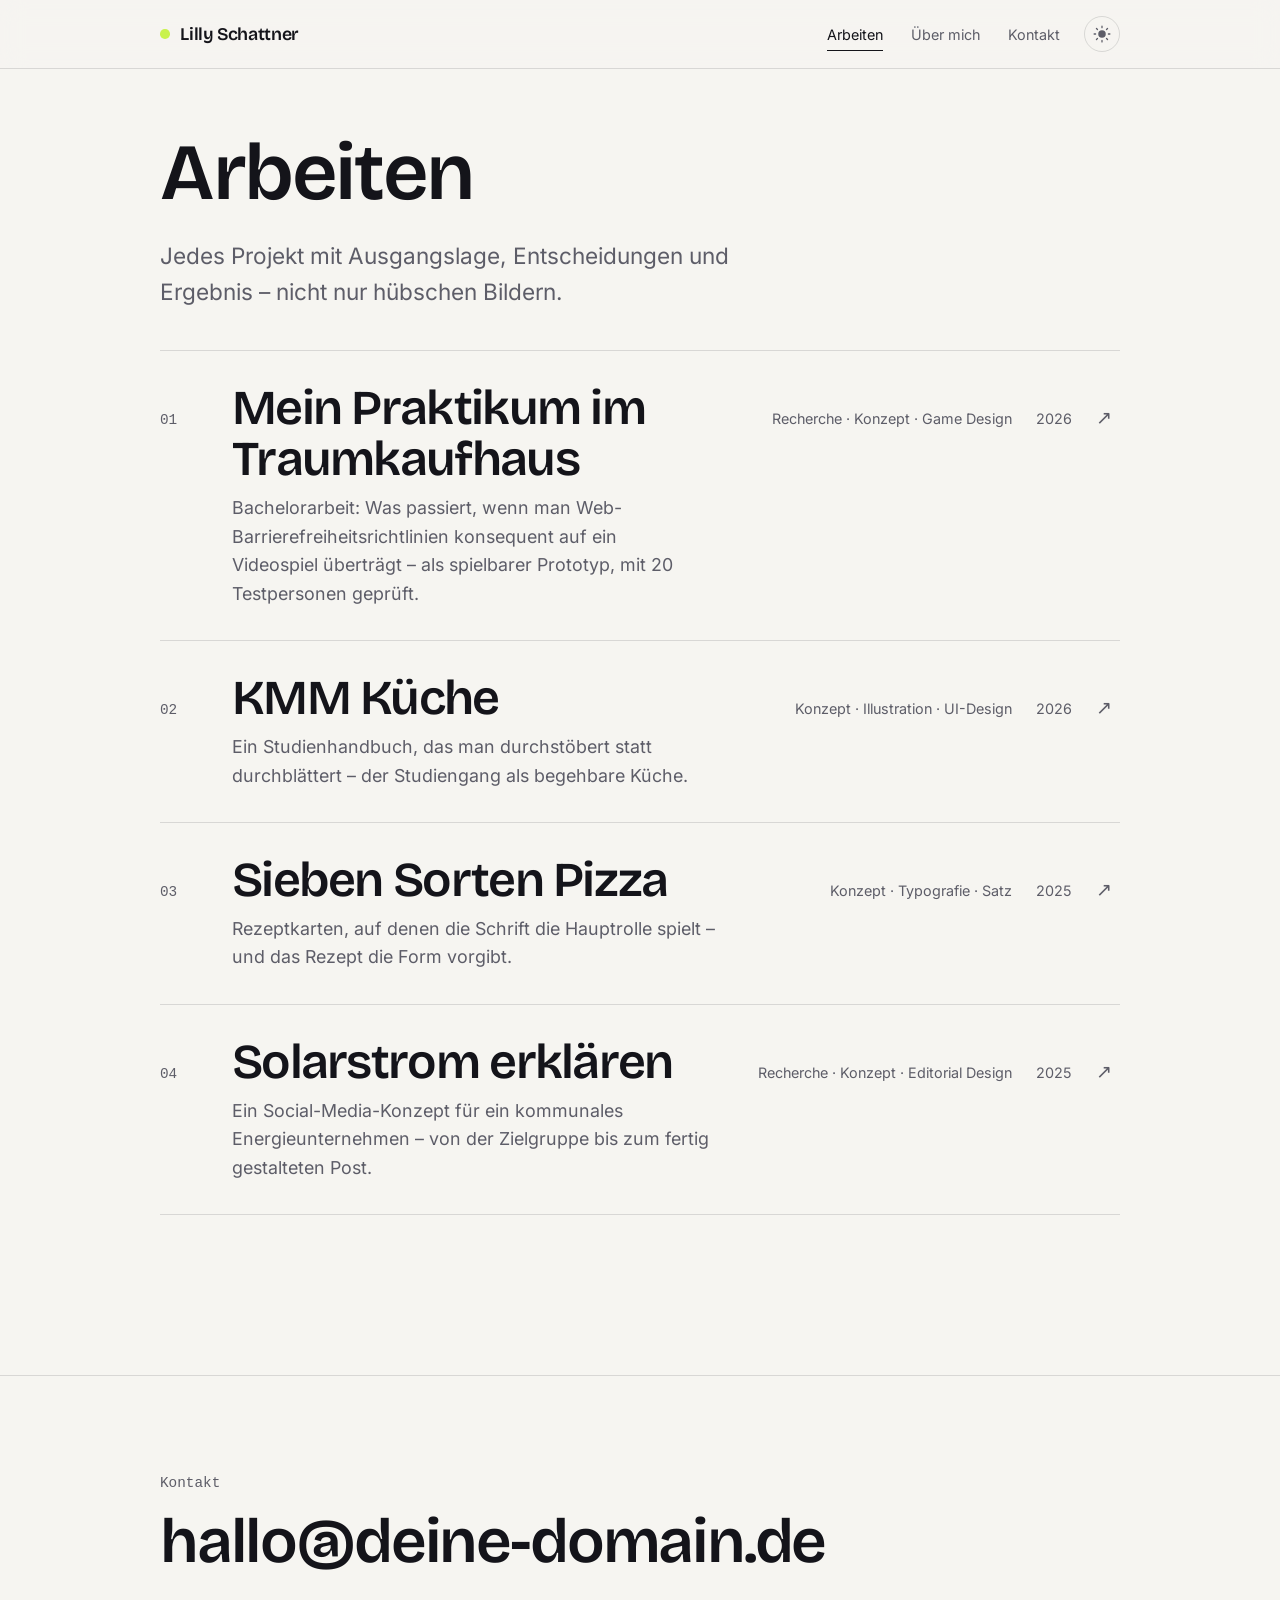
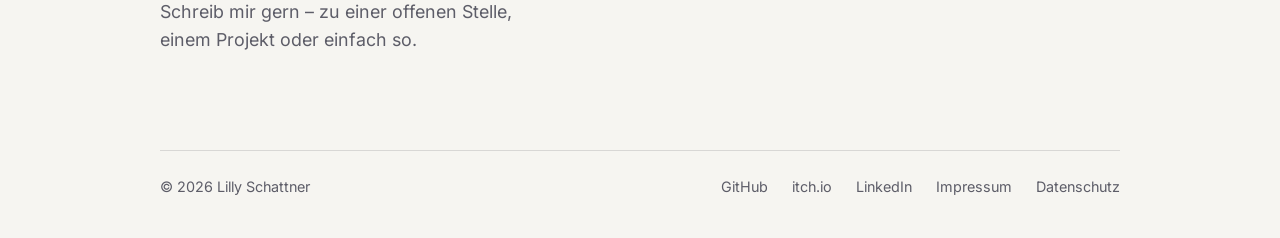
==== projekte/index.html @ 372615ec "Add files via upload" ====
<!doctype html>
<html lang="de">
  <head>
    <meta charset="utf-8">
    <meta name="viewport" content="width=device-width, initial-scale=1">
    <title>Arbeiten – Lilly Schattner</title>
    <meta name="description" content="Ausgewählte Projekte aus Webdesign, Frontend-Entwicklung, UX/UI und Game Design – mit Kontext, Vorgehen und Ergebnis.">

    <link rel="icon" href="../favicon.svg" type="image/svg+xml">
    <meta name="theme-color" content="#f6f5f1" media="(prefers-color-scheme: light)">
    <meta name="theme-color" content="#0b0b0e" media="(prefers-color-scheme: dark)">

    <!-- Vorschau in Slack, WhatsApp, LinkedIn ... -->
    <meta property="og:type" content="website">
    <meta property="og:locale" content="de_DE">
    <meta property="og:site_name" content="Lilly Schattner">
    <meta property="og:title" content="Arbeiten – Lilly Schattner">
    <meta property="og:description" content="Ausgewählte Projekte aus Webdesign, Frontend-Entwicklung, UX/UI und Game Design – mit Kontext, Vorgehen und Ergebnis.">
    <meta property="og:image" content="https://deine-domain.de/bilder/og-default.png">
    <meta name="twitter:card" content="summary_large_image">

    <link rel="stylesheet" href="../css/style.css">

    <!--
      Farbschema VOR dem ersten Zeichnen setzen, sonst blitzt kurz das
      falsche auf. Deshalb hier inline und nicht in script.js.
    -->
    <script>
      (function () {
        try {
          var g = localStorage.getItem('theme');
          var s = window.matchMedia('(prefers-color-scheme: dark)').matches
            ? 'dark' : 'light';
          document.documentElement.dataset.theme = g || s;
        } catch (e) {
          document.documentElement.dataset.theme = 'light';
        }
      })();
    </script>
  </head>

  <body>
    <a class="skip-link" href="#inhalt">Zum Inhalt springen</a>

    <header class="site-header">
      <div class="wrap site-header__inner">
        <a href="../index.html" class="marke" aria-label="Lilly Schattner – zur Startseite">
          <span class="marke__punkt" aria-hidden="true"></span>
          <span class="marke__name">Lilly Schattner</span>
        </a>

        <nav aria-label="Hauptnavigation">
          <ul>
          <li><a href="../projekte/index.html" aria-current="page">Arbeiten</a></li>
          <li><a href="../ueber-mich.html">Über mich</a></li>
          <li><a href="../kontakt.html">Kontakt</a></li>
          </ul>
        </nav>

        <button class="theme-toggle" type="button" aria-label="Farbschema wechseln" aria-pressed="false">
          <svg viewBox="0 0 24 24" width="18" height="18" aria-hidden="true">
            <circle class="sonne" cx="12" cy="12" r="5" fill="currentColor"></circle>
            <path class="mond" d="M20 13.5A8 8 0 0 1 10.5 4a8 8 0 1 0 9.5 9.5Z" fill="currentColor"></path>
            <g class="strahlen" stroke="currentColor" stroke-width="1.7" stroke-linecap="round">
              <path d="M12 1.5v2M12 20.5v2M22.5 12h-2M3.5 12h-2M19.4 4.6l-1.4 1.4M6 18l-1.4 1.4M19.4 19.4 18 18M6 6 4.6 4.6"></path>
            </g>
          </svg>
        </button>
      </div>
    </header>

    <main id="inhalt">
      <section class="wrap seitenkopf">
        <h1 data-reveal>Arbeiten</h1>
        <p class="seitenkopf__kurz" data-reveal style="--reveal-delay:80ms">
          Jedes Projekt mit Ausgangslage, Entscheidungen und Ergebnis – nicht nur
          hübschen Bildern.
        </p>
      </section>

      <section class="wrap">
      <ol class="liste" data-projektliste>
        <li class="zeile" data-reveal style="--reveal-delay:0ms">
          <a class="zeile__link" href="../projekte/traumkaufhaus.html">
            <span class="zeile__nr">01</span>
            <span class="zeile__haupt">
              <span class="zeile__titel">Mein Praktikum im Traumkaufhaus</span>
              <span class="zeile__kurz">Bachelorarbeit: Was passiert, wenn man Web-Barrierefreiheitsrichtlinien konsequent auf ein Videospiel überträgt – als spielbarer Prototyp, mit 20 Testpersonen geprüft.</span>
            </span>
            <span class="zeile__meta">Recherche · Konzept · Game Design</span>
            <span class="zeile__jahr">2026</span>
            <span class="zeile__pfeil" aria-hidden="true">↗</span>
          </a>
          <div class="zeile__bild">
            <img src="../bilder/projekte/traumkaufhaus.jpg"
                 alt="Spielszene im Pixel-Stil: oben die dauerhaft sichtbare Questanzeige mit Fortschritt, unten ein Dialogkasten mit Sprecherangabe"
                 width="1600" height="1200" loading="eager" decoding="async">
          </div>
        </li>
        <li class="zeile" data-reveal style="--reveal-delay:70ms">
          <a class="zeile__link" href="../projekte/kmm-kueche.html">
            <span class="zeile__nr">02</span>
            <span class="zeile__haupt">
              <span class="zeile__titel">KMM Küche</span>
              <span class="zeile__kurz">Ein Studienhandbuch, das man durchstöbert statt durchblättert – der Studiengang als begehbare Küche.</span>
            </span>
            <span class="zeile__meta">Konzept · Illustration · UI-Design</span>
            <span class="zeile__jahr">2026</span>
            <span class="zeile__pfeil" aria-hidden="true">↗</span>
          </a>
          <div class="zeile__bild">
            <img src="../bilder/projekte/kmm-kueche.jpg"
                 alt="Gezeichnete Küche als Website-Oberfläche, darüber ein geöffnetes Fenster mit Modulinhalten"
                 width="1600" height="1200" loading="lazy" decoding="async">
          </div>
        </li>
        <li class="zeile" data-reveal style="--reveal-delay:140ms">
          <a class="zeile__link" href="../projekte/typografie-pizza.html">
            <span class="zeile__nr">03</span>
            <span class="zeile__haupt">
              <span class="zeile__titel">Sieben Sorten Pizza</span>
              <span class="zeile__kurz">Rezeptkarten, auf denen die Schrift die Hauptrolle spielt – und das Rezept die Form vorgibt.</span>
            </span>
            <span class="zeile__meta">Konzept · Typografie · Satz</span>
            <span class="zeile__jahr">2025</span>
            <span class="zeile__pfeil" aria-hidden="true">↗</span>
          </a>
          <div class="zeile__bild">
            <img src="../bilder/projekte/typografie-pizza.jpg"
                 alt="Rezeptkarte „Pizza Prosciutto“: oben ein Farbfeld mit dem im Kreis gesetzten Titel, unten die Zutaten als Pizzaform gesetzt"
                 width="1600" height="1200" loading="lazy" decoding="async">
          </div>
        </li>
        <li class="zeile" data-reveal style="--reveal-delay:210ms">
          <a class="zeile__link" href="../projekte/social-media-konzept.html">
            <span class="zeile__nr">04</span>
            <span class="zeile__haupt">
              <span class="zeile__titel">Solarstrom erklären</span>
              <span class="zeile__kurz">Ein Social-Media-Konzept für ein kommunales Energieunternehmen – von der Zielgruppe bis zum fertig gestalteten Post.</span>
            </span>
            <span class="zeile__meta">Recherche · Konzept · Editorial Design</span>
            <span class="zeile__jahr">2025</span>
            <span class="zeile__pfeil" aria-hidden="true">↗</span>
          </a>
          <div class="zeile__bild">
            <img src="../bilder/projekte/social-media-konzept.jpg"
                 alt="Titelseite des Konzeptdokuments mit Illustration und Titel"
                 width="1600" height="1200" loading="lazy" decoding="async">
          </div>
        </li>
      </ol>
      </section>
    </main>

    <footer class="site-footer">
      <div class="wrap">
        <div class="cta" data-reveal>
          <p class="cta__label">Kontakt</p>
          <a class="cta__mail" href="mailto:hallo@deine-domain.de">hallo@deine-domain.de</a>
          <p class="cta__text">
            Schreib mir gern – zu einer offenen Stelle, einem Projekt oder einfach so.
          </p>
        </div>

        <div class="unten">
          <p>© 2026 Lilly Schattner</p>
          <nav aria-label="Rechtliches und Profile">
            <ul>
            <li><a href="https://github.com/lost-npc" rel="me noopener" target="_blank">GitHub<span class="sr-only"> (öffnet in neuem Tab)</span></a></li>
            <li><a href="https://lost-npc.itch.io" rel="me noopener" target="_blank">itch.io<span class="sr-only"> (öffnet in neuem Tab)</span></a></li>
            <li><a href="https://linkedin.com/in/DEIN-PROFIL" rel="me noopener" target="_blank">LinkedIn<span class="sr-only"> (öffnet in neuem Tab)</span></a></li>
              <li><a href="../impressum.html">Impressum</a></li>
              <li><a href="../datenschutz.html">Datenschutz</a></li>
            </ul>
          </nav>
        </div>
      </div>
    </footer>

    <script src="../js/script.js"></script>
  </body>
</html>
---- css/style.css ----
/* ==========================================================================
   PORTFOLIO LILLY SCHATTNER
   Eine einzige Stylesheet-Datei, in Abschnitte geteilt:

     1  Schriften
     2  Design-Tokens      ← hier änderst du Farben, Größen, Abstände
     3  Reset und Basis
     4  Layout-Hilfen
     5  Bausteine          (Buttons, Chips, Abschnittstitel)
     6  Kopf- und Fußzeile
     7  Startseite
     8  Projektliste
     9  Projektseite
    10  Über mich, Kontakt, Fehlerseite
    11  Bewegung und Druck

   Regel: Farbwerte und Größen stehen ausschließlich in Abschnitt 2.
   Wer weiter unten einen Hex-Wert einträgt, bricht das System.
   ========================================================================== */


/* ==========================================================================
   1  SCHRIFTEN
   Lokal ausgeliefert, nicht über das Google-Fonts-CDN. Das ist kein Detail:
   Beim Einbinden über Google werden IP-Adressen der Besucher in die USA
   übertragen – dafür gab es Abmahnungen.
   ========================================================================== */

@font-face {
  font-family: 'Bricolage Grotesque';
  font-style: normal;
  font-display: swap;
  font-weight: 200 800;
  src: url('../fonts/bricolage-grotesque-latin-wght-normal.woff2') format('woff2-variations');
  unicode-range: U+0000-00FF, U+0131, U+0152-0153, U+02BB-02BC, U+02C6, U+02DA,
    U+02DC, U+0304, U+0308, U+0329, U+2000-206F, U+20AC, U+2122, U+2191,
    U+2193, U+2212, U+2215, U+FEFF, U+FFFD;
}

@font-face {
  font-family: 'Bricolage Grotesque';
  font-style: normal;
  font-display: swap;
  font-weight: 200 800;
  src: url('../fonts/bricolage-grotesque-latin-ext-wght-normal.woff2') format('woff2-variations');
  unicode-range: U+0100-02BA, U+02BD-02C5, U+02C7-02CC, U+02CE-02D7,
    U+02DD-02FF, U+0304, U+0308, U+0329, U+1D00-1DBF, U+1E00-1E9F,
    U+1EF2-1EFF, U+2020, U+20A0-20AB, U+20AD-20C0, U+2113, U+2C60-2C7F,
    U+A720-A7FF;
}

@font-face {
  font-family: 'Inter';
  font-style: normal;
  font-display: swap;
  font-weight: 100 900;
  src: url('../fonts/inter-latin-wght-normal.woff2') format('woff2-variations');
  unicode-range: U+0000-00FF, U+0131, U+0152-0153, U+02BB-02BC, U+02C6, U+02DA,
    U+02DC, U+0304, U+0308, U+0329, U+2000-206F, U+20AC, U+2122, U+2191,
    U+2193, U+2212, U+2215, U+FEFF, U+FFFD;
}

@font-face {
  font-family: 'Inter';
  font-style: normal;
  font-display: swap;
  font-weight: 100 900;
  src: url('../fonts/inter-latin-ext-wght-normal.woff2') format('woff2-variations');
  unicode-range: U+0100-02BA, U+02BD-02C5, U+02C7-02CC, U+02CE-02D7,
    U+02DD-02FF, U+0304, U+0308, U+0329, U+1D00-1DBF, U+1E00-1E9F,
    U+1EF2-1EFF, U+2020, U+20A0-20AB, U+20AD-20C0, U+2113, U+2C60-2C7F,
    U+A720-A7FF;
}


/* ==========================================================================
   2  DESIGN-TOKENS
   ========================================================================== */

:root {
  /* --- Schriftfamilien --- */
  --font-display: 'Bricolage Grotesque', 'Inter', system-ui, sans-serif;
  --font-body: 'Inter', system-ui, -apple-system, sans-serif;
  --font-mono: ui-monospace, 'SFMono-Regular', 'Menlo', monospace;

  /* --- Schriftgrößen ---
     Fluid: skaliert stufenlos zwischen kleinem und großem Fenster.
     Deshalb braucht die Seite fast keine Media Queries. */
  --step--1: clamp(0.83rem, 0.81rem + 0.11vw, 0.9rem);
  --step-0: clamp(1rem, 0.96rem + 0.19vw, 1.125rem);
  --step-1: clamp(1.2rem, 1.13rem + 0.35vw, 1.44rem);
  --step-2: clamp(1.44rem, 1.31rem + 0.62vw, 1.85rem);
  --step-3: clamp(1.73rem, 1.51rem + 1.05vw, 2.37rem);
  --step-4: clamp(2.07rem, 1.72rem + 1.72vw, 3.04rem);
  --step-5: clamp(2.49rem, 1.93rem + 2.72vw, 3.89rem);
  --step-6: clamp(2.99rem, 2.13rem + 4.19vw, 4.98rem);
  --step-7: clamp(3.58rem, 2.29rem + 6.31vw, 6.38rem);

  /* --- Abstände --- */
  --space-2xs: 0.5rem;
  --space-xs: 0.75rem;
  --space-s: 1rem;
  --space-m: 1.5rem;
  --space-l: 2.5rem;
  --space-xl: 4rem;
  --space-2xl: 6rem;
  --space-3xl: clamp(5rem, 3rem + 9vw, 10rem);

  /* --- Layout --- */
  --breite-inhalt: 68rem;
  --breite-text: 38rem;
  --rand: clamp(1.25rem, 5vw, 4rem);
  --radius: 14px;
  --radius-s: 8px;

  /* --- Bewegung --- */
  --ease: cubic-bezier(0.22, 1, 0.36, 1);

  /* --- Farben: HELL --- */
  color-scheme: light;
  --bg: #f6f5f1;
  --bg-elev: #ffffff;
  --text: #14141a;
  --text-muted: #5d5d68;
  --line: rgb(20 20 26 / 0.13);
  --line-stark: rgb(20 20 26 / 0.28);
  --accent: #c9f24d;
  --accent-ink: #12160a;
  --accent-text: #4a6b00; /* Akzent für Fließtext – helles Lime hat auf
                             hellem Grund zu wenig Kontrast */
  --focus: #2f4bff;
  --schatten: 0 1px 2px rgb(20 20 26 / 0.05), 0 12px 32px -12px rgb(20 20 26 / 0.18);
}

/* --- Farben: DUNKEL ---
   Greift, wenn das System auf Dunkel steht und nichts anderes gewählt wurde. */
@media (prefers-color-scheme: dark) {
  :root:not([data-theme='light']) {
    color-scheme: dark;
    --bg: #0b0b0e;
    --bg-elev: #131317;
    --text: #f3f2ed;
    --text-muted: #9b9ba6;
    --line: rgb(243 242 237 / 0.14);
    --line-stark: rgb(243 242 237 / 0.32);
    --accent-text: #c9f24d;
    --focus: #c9f24d;
    --schatten: 0 1px 2px rgb(0 0 0 / 0.4), 0 20px 48px -20px rgb(0 0 0 / 0.8);
  }
}

/* Greift, wenn im Umschalter ausdrücklich Dunkel gewählt wurde. */
:root[data-theme='dark'] {
  color-scheme: dark;
  --bg: #0b0b0e;
  --bg-elev: #131317;
  --text: #f3f2ed;
  --text-muted: #9b9ba6;
  --line: rgb(243 242 237 / 0.14);
  --line-stark: rgb(243 242 237 / 0.32);
  --accent-text: #c9f24d;
  --focus: #c9f24d;
  --schatten: 0 1px 2px rgb(0 0 0 / 0.4), 0 20px 48px -20px rgb(0 0 0 / 0.8);
}


/* ==========================================================================
   3  RESET UND BASIS
   ========================================================================== */

*,
*::before,
*::after {
  box-sizing: border-box;
}

* {
  margin: 0;
}

html {
  -webkit-text-size-adjust: 100%;
  scroll-behavior: smooth;
}

body {
  min-height: 100svh;
  background: var(--bg);
  color: var(--text);
  font-family: var(--font-body);
  font-size: var(--step-0);
  line-height: 1.6;
  font-synthesis-weight: none;
  -webkit-font-smoothing: antialiased;
  transition: background-color 0.3s var(--ease), color 0.3s var(--ease);
}

img,
picture,
svg,
video {
  display: block;
  max-width: 100%;
  height: auto;
}

input,
button,
textarea,
select {
  font: inherit;
  color: inherit;
}

h1,
h2,
h3,
h4 {
  font-family: var(--font-display);
  font-weight: 600;
  line-height: 1.03;
  letter-spacing: -0.03em;
  text-wrap: balance;
  /* Deutsche Komposita sind lang. „Datenschutzerklärung“ in Displaygröße
     ist auf einem 375px-Bildschirm breiter als der Bildschirm – ohne diese
     zwei Zeilen scrollt die Seite seitlich. Getrennt wird nur im Notfall. */
  overflow-wrap: break-word;
  hyphens: auto;
}

p,
li {
  text-wrap: pretty;
}

a {
  color: inherit;
  text-decoration-thickness: 1px;
  text-underline-offset: 0.22em;
}

/* Sichtbarer Fokusring. Bitte nie entfernen – ohne ihn ist die Seite
   per Tastatur nicht bedienbar. */
:focus-visible {
  outline: 2px solid var(--focus);
  outline-offset: 3px;
  border-radius: 4px;
}

::selection {
  background: var(--accent);
  color: var(--accent-ink);
}


/* ==========================================================================
   4  LAYOUT-HILFEN
   ========================================================================== */

.wrap {
  width: 100%;
  max-width: var(--breite-inhalt);
  margin-inline: auto;
  padding-inline: var(--rand);
}

.prose {
  max-width: var(--breite-text);
  hyphens: auto;
}

.prose > * + * {
  margin-block-start: 1.1em;
}

.prose h2 {
  font-size: var(--step-2);
  margin-block-start: 2em;
}

.prose h3 {
  font-size: var(--step-1);
  margin-block-start: 1.6em;
}

.prose a {
  text-decoration-color: var(--line-stark);
}

.prose a:hover {
  text-decoration-color: currentColor;
}

.prose ul,
.prose ol {
  padding-inline-start: 1.2em;
}

.prose li + li {
  margin-block-start: 0.4em;
}

.prose strong {
  font-weight: 600;
}

.prose figure {
  margin-block: 2em;
}

.prose figure img {
  width: 100%;
  border-radius: var(--radius);
  border: 1px solid var(--line);
}

.prose figcaption {
  margin-block-start: 0.7em;
  font-size: var(--step--1);
  color: var(--text-muted);
}

/* Nur für Screenreader */
.sr-only {
  position: absolute;
  width: 1px;
  height: 1px;
  padding: 0;
  overflow: hidden;
  clip-path: inset(50%);
  white-space: nowrap;
}

.skip-link {
  position: absolute;
  top: 0;
  left: var(--rand);
  z-index: 100;
  transform: translateY(-120%);
  background: var(--accent);
  color: var(--accent-ink);
  padding: 0.6em 1em;
  border-radius: 0 0 var(--radius-s) var(--radius-s);
  font-weight: 600;
  text-decoration: none;
  transition: transform 0.2s var(--ease);
}

.skip-link:focus-visible {
  transform: translateY(0);
}


/* ==========================================================================
   5  BAUSTEINE
   ========================================================================== */

.chip {
  display: inline-flex;
  align-items: center;
  gap: 0.5em;
  font-size: var(--step--1);
  padding: 0.5em 0.85em;
  border: 1px solid var(--line);
  border-radius: 100px;
  color: var(--text-muted);
  max-width: 100%;
  line-height: 1.35;
}

.chip--accent {
  background: var(--accent);
  border-color: transparent;
  color: var(--accent-ink);
  font-weight: 500;
}

.chip__dot {
  flex: none;
  width: 0.5em;
  height: 0.5em;
  border-radius: 50%;
  background: currentColor;
}

.btn {
  display: inline-flex;
  align-items: center;
  gap: 0.6em;
  padding: 0.85em 1.35em;
  border: 1px solid var(--text);
  border-radius: 100px;
  background: var(--text);
  color: var(--bg);
  font-weight: 500;
  text-decoration: none;
  transition: transform 0.2s var(--ease), background-color 0.2s var(--ease),
    color 0.2s var(--ease);
}

.btn:hover {
  background: var(--accent);
  border-color: var(--accent);
  color: var(--accent-ink);
  transform: translateY(-2px);
}

.btn--ghost {
  background: transparent;
  color: var(--text);
  border-color: var(--line-stark);
}

.btn__pfeil {
  transition: transform 0.25s var(--ease);
}

.btn:hover .btn__pfeil {
  transform: translateX(3px);
}

.abschnitt-titel {
  display: flex;
  align-items: baseline;
  justify-content: space-between;
  gap: var(--space-m);
  padding-block-end: var(--space-s);
  border-block-end: 1px solid var(--line);
  margin-block-end: var(--space-l);
}

.abschnitt-titel h2 {
  font-size: var(--step-1);
  letter-spacing: -0.01em;
  font-weight: 500;
}

.abschnitt-titel span {
  font-family: var(--font-mono);
  font-size: var(--step--1);
  color: var(--text-muted);
}


/* ==========================================================================
   6  KOPF- UND FUSSZEILE
   ========================================================================== */

.site-header {
  position: sticky;
  top: 0;
  z-index: 50;
  background: color-mix(in oklab, var(--bg) 82%, transparent);
  backdrop-filter: blur(12px);
  border-block-end: 1px solid var(--line);
}

.site-header__inner {
  display: flex;
  align-items: center;
  gap: var(--space-m);
  min-height: 4.25rem;
}

.marke {
  display: inline-flex;
  align-items: center;
  gap: 0.6em;
  font-family: var(--font-display);
  font-weight: 600;
  letter-spacing: -0.02em;
  text-decoration: none;
  margin-inline-end: auto;
}

.marke__punkt {
  width: 0.6rem;
  height: 0.6rem;
  border-radius: 50%;
  background: var(--accent);
  flex: none;
  transition: transform 0.3s var(--ease);
}

.marke:hover .marke__punkt {
  transform: scale(1.5);
}

.site-header nav ul {
  display: flex;
  gap: clamp(0.75rem, 2.5vw, 1.75rem);
  list-style: none;
  padding: 0;
  margin: 0;
}

.site-header nav a {
  display: block;
  white-space: nowrap;
  font-size: var(--step--1);
  color: var(--text-muted);
  text-decoration: none;
  padding-block: 0.5rem;
  position: relative;
  transition: color 0.2s var(--ease);
}

.site-header nav a::after {
  content: '';
  position: absolute;
  inset-inline: 0;
  bottom: 0.15rem;
  height: 1px;
  background: currentColor;
  transform: scaleX(0);
  transform-origin: left;
  transition: transform 0.3s var(--ease);
}

.site-header nav a:hover,
.site-header nav a[aria-current='page'] {
  color: var(--text);
}

.site-header nav a:hover::after,
.site-header nav a[aria-current='page']::after {
  transform: scaleX(1);
}

.theme-toggle {
  display: grid;
  place-items: center;
  width: 2.25rem;
  height: 2.25rem;
  border: 1px solid var(--line);
  border-radius: 50%;
  background: transparent;
  cursor: pointer;
  color: var(--text-muted);
  flex: none;
  transition: color 0.2s var(--ease), border-color 0.2s var(--ease),
    transform 0.2s var(--ease);
}

.theme-toggle:hover {
  color: var(--text);
  border-color: var(--line-stark);
  transform: rotate(20deg);
}

.theme-toggle .mond {
  display: none;
}

[data-theme='dark'] .theme-toggle .sonne,
[data-theme='dark'] .theme-toggle .strahlen {
  display: none;
}

[data-theme='dark'] .theme-toggle .mond {
  display: block;
}

@media (max-width: 34rem) {
  .marke__name {
    font-size: 0.9rem;
  }
  .site-header nav a {
    font-size: 0.8rem;
  }
  .theme-toggle {
    width: 2rem;
    height: 2rem;
  }
}

@media (max-width: 27rem) {
  .marke__name {
    display: none;
  }
}

/* --- Fußzeile --- */

.site-footer {
  margin-block-start: var(--space-3xl);
  border-block-start: 1px solid var(--line);
  padding-block: var(--space-2xl) var(--space-l);
}

.cta {
  padding-block-end: var(--space-2xl);
}

.cta__label {
  font-family: var(--font-mono);
  font-size: var(--step--1);
  color: var(--text-muted);
  margin-block-end: var(--space-s);
}

.cta__mail {
  display: inline-block;
  font-family: var(--font-display);
  font-size: var(--step-5);
  font-weight: 600;
  letter-spacing: -0.035em;
  line-height: 1;
  text-decoration: none;
  background-image: linear-gradient(var(--accent), var(--accent));
  background-repeat: no-repeat;
  background-size: 0% 0.12em;
  background-position: 0 92%;
  transition: background-size 0.4s var(--ease);
  word-break: break-word;
}

.cta__mail:hover {
  background-size: 100% 0.12em;
}

.cta__text {
  margin-block-start: var(--space-m);
  color: var(--text-muted);
  max-width: 32ch;
}

.unten {
  display: flex;
  flex-wrap: wrap;
  gap: var(--space-s) var(--space-m);
  align-items: center;
  justify-content: space-between;
  padding-block-start: var(--space-m);
  border-block-start: 1px solid var(--line);
  font-size: var(--step--1);
  color: var(--text-muted);
}

.unten ul {
  display: flex;
  flex-wrap: wrap;
  gap: var(--space-m);
  list-style: none;
  margin: 0;
  padding: 0;
}

.unten a {
  text-decoration: none;
  color: var(--text-muted);
  transition: color 0.2s var(--ease);
}

.unten a:hover {
  color: var(--text);
  text-decoration: underline;
}


/* ==========================================================================
   7  STARTSEITE
   ========================================================================== */

.hero {
  padding-block: clamp(4rem, 12vh, 9rem) 0;
}

.hero__status {
  margin-block-end: var(--space-m);
}

.hero__name {
  font-size: var(--step-7);
  font-weight: 600;
  letter-spacing: -0.045em;
}

.hero__rolle {
  margin-block-start: var(--space-s);
  font-family: var(--font-mono);
  font-size: var(--step--1);
  text-transform: uppercase;
  letter-spacing: 0.08em;
  color: var(--text-muted);
}

.hero__claim {
  margin-block-start: var(--space-l);
  max-width: 34ch;
  font-size: var(--step-2);
  font-family: var(--font-display);
  letter-spacing: -0.02em;
  line-height: 1.25;
  text-wrap: balance;
}

.hero__aktionen {
  display: flex;
  flex-wrap: wrap;
  gap: var(--space-xs);
  margin-block-start: var(--space-l);
}

.block {
  padding-block-start: var(--space-3xl);
}

.mehr {
  margin-block-start: var(--space-l);
  font-size: var(--step--1);
}

.mehr a {
  text-decoration-color: var(--line-stark);
}

.koennen {
  display: grid;
  gap: var(--space-l);
  grid-template-columns: repeat(auto-fit, minmax(15rem, 1fr));
}

.feld h3 {
  font-size: var(--step-1);
  font-weight: 500;
}

.feld p {
  margin-block-start: var(--space-xs);
  color: var(--text-muted);
}

.feld ul {
  margin-block-start: var(--space-m);
  padding: 0;
  list-style: none;
  display: flex;
  flex-wrap: wrap;
  gap: 0.4rem;
}

.feld li {
  font-size: var(--step--1);
  padding: 0.35em 0.7em;
  border: 1px solid var(--line);
  border-radius: 100px;
  color: var(--text-muted);
}


/* ==========================================================================
   8  PROJEKTLISTE
   ========================================================================== */

.liste {
  list-style: none;
  margin: 0;
  padding: 0;
  border-block-start: 1px solid var(--line);
}

.zeile {
  border-block-end: 1px solid var(--line);
  position: relative;
}

.zeile__link {
  display: grid;
  grid-template-columns: 3rem 1fr auto auto 1.5rem;
  align-items: baseline;
  gap: var(--space-m);
  padding-block: clamp(1.25rem, 3vw, 2rem);
  text-decoration: none;
  transition: padding-inline 0.35s var(--ease), opacity 0.3s var(--ease);
}

.zeile__nr {
  font-family: var(--font-mono);
  font-size: var(--step--1);
  color: var(--text-muted);
}

.zeile__titel {
  display: block;
  font-family: var(--font-display);
  font-size: var(--step-4);
  font-weight: 600;
  letter-spacing: -0.035em;
  line-height: 1.05;
}

.zeile__kurz {
  display: block;
  margin-block-start: 0.5em;
  color: var(--text-muted);
  font-size: var(--step-0);
  max-width: 46ch;
}

.zeile__meta,
.zeile__jahr {
  font-size: var(--step--1);
  color: var(--text-muted);
  white-space: nowrap;
}

.zeile__pfeil {
  font-size: 1.2rem;
  color: var(--text-muted);
  transition: transform 0.3s var(--ease), color 0.3s var(--ease);
}

.zeile__link:hover .zeile__pfeil {
  transform: translate(3px, -3px);
  color: var(--text);
}

/* Bild: auf kleinen Bildschirmen direkt in der Liste */
.zeile__bild {
  padding-block-end: var(--space-m);
}

.zeile__bild img {
  width: 100%;
  aspect-ratio: 4 / 3;
  object-fit: cover;
  border-radius: var(--radius);
  border: 1px solid var(--line);
}

/* Ab Tablet: Bild folgt dem Mauszeiger */
@media (min-width: 60rem) and (hover: hover) and (pointer: fine) {
  .zeile__bild {
    position: fixed;
    top: 0;
    left: 0;
    width: 22rem;
    padding: 0;
    pointer-events: none;
    opacity: 0;
    z-index: 40;
    transform: translate3d(var(--x, 0), var(--y, 0), 0) scale(0.94);
    transition: opacity 0.3s var(--ease), transform 0.3s var(--ease);
    will-change: transform;
  }

  .zeile__bild img {
    box-shadow: var(--schatten);
  }

  .zeile:hover .zeile__bild {
    opacity: 1;
    transform: translate3d(var(--x, 0), var(--y, 0), 0) scale(1);
  }

  /* Nicht gehoverte Zeilen treten zurück – lenkt den Blick */
  .liste:hover .zeile:not(:hover) .zeile__link {
    opacity: 0.45;
  }

  .zeile__link:hover {
    padding-inline-start: 1rem;
  }
}

@media (max-width: 48rem) {
  .zeile__link {
    grid-template-columns: 2.25rem 1fr;
    row-gap: var(--space-2xs);
  }

  .zeile__meta,
  .zeile__jahr {
    grid-column: 2;
    /* Auf schmalen Geräten darf die Rollenliste umbrechen,
       sonst schiebt sie die Seite seitlich auf. */
    white-space: normal;
  }

  .zeile__pfeil {
    display: none;
  }
}


/* ==========================================================================
   9  PROJEKTSEITE
   ========================================================================== */

.seitenkopf {
  padding-block: clamp(2.5rem, 7vh, 5rem) var(--space-l);
}

.seitenkopf h1 {
  font-size: var(--step-6);
}

.zurueck {
  font-size: var(--step--1);
  margin-block-end: var(--space-l);
}

.zurueck a {
  color: var(--text-muted);
  text-decoration: none;
}

.zurueck a:hover {
  color: var(--text);
  text-decoration: underline;
}

.seitenkopf__kurz {
  margin-block-start: var(--space-m);
  max-width: 44ch;
  font-size: var(--step-1);
  color: var(--text-muted);
}

.fakten {
  display: grid;
  grid-template-columns: repeat(auto-fit, minmax(11rem, 1fr));
  gap: var(--space-m);
  margin-block-start: var(--space-xl);
  padding-block-start: var(--space-m);
  border-block-start: 1px solid var(--line);
}

.fakten dt {
  font-family: var(--font-mono);
  font-size: var(--step--1);
  color: var(--text-muted);
  text-transform: uppercase;
  letter-spacing: 0.06em;
}

.fakten dd {
  margin: 0.35em 0 0;
  font-size: var(--step-0);
}

.kopf__links {
  display: flex;
  flex-wrap: wrap;
  gap: var(--space-xs);
  margin-block-start: var(--space-l);
}

.grossbild {
  margin-block: var(--space-l) var(--space-2xl);
}

.grossbild img {
  width: 100%;
  border-radius: var(--radius);
  border: 1px solid var(--line);
}

.zahlen {
  list-style: none;
  padding: 0;
  margin-block: 1.5em;
  display: grid;
  gap: 0;
  border-block-start: 1px solid var(--line);
}

.zahlen li {
  display: grid;
  grid-template-columns: 4.5rem 1fr;
  gap: var(--space-s);
  align-items: baseline;
  padding-block: 0.7rem;
  border-block-end: 1px solid var(--line);
}

.zahlen b {
  font-family: var(--font-mono);
  font-size: var(--step-1);
  color: var(--accent-text);
  font-weight: 500;
  font-variant-numeric: tabular-nums;
}

.weiter {
  margin-block-start: var(--space-3xl);
}

.weiter a {
  display: block;
  padding-block: var(--space-l);
  border-block-start: 1px solid var(--line);
  text-decoration: none;
}

.weiter span {
  display: block;
  font-family: var(--font-mono);
  font-size: var(--step--1);
  color: var(--text-muted);
}

.weiter strong {
  display: block;
  margin-block-start: 0.3em;
  font-family: var(--font-display);
  font-size: var(--step-4);
  font-weight: 600;
  letter-spacing: -0.035em;
  transition: color 0.2s var(--ease);
}

.weiter a:hover strong {
  color: var(--text-muted);
}


/* ==========================================================================
   10  ÜBER MICH, KONTAKT, FEHLERSEITE
   ========================================================================== */

.zwei {
  display: grid;
  gap: var(--space-2xl);
  grid-template-columns: minmax(0, 1.5fr) minmax(0, 1fr);
  align-items: start;
}

@media (max-width: 52rem) {
  .zwei {
    grid-template-columns: minmax(0, 1fr);
    gap: var(--space-xl);
  }
}

.einstieg {
  font-family: var(--font-display);
  font-size: var(--step-2);
  line-height: 1.3;
  letter-spacing: -0.02em;
}

.karte {
  background: var(--bg-elev);
  border: 1px solid var(--line);
  border-radius: var(--radius);
  padding: var(--space-m);
  box-shadow: var(--schatten);
}

.karte h2 {
  font-size: var(--step-0);
  font-family: var(--font-mono);
  font-weight: 400;
  text-transform: uppercase;
  letter-spacing: 0.08em;
  color: var(--text-muted);
}

.karte dl {
  margin-block-start: var(--space-s);
  display: grid;
  gap: 0.15rem;
}

.karte dt {
  font-size: var(--step--1);
  color: var(--text-muted);
  margin-block-start: var(--space-2xs);
}

.karte dd {
  margin: 0;
}

.karte__aktion {
  margin-block-start: var(--space-m);
}

.stationen {
  list-style: none;
  margin: 0;
  padding: 0;
}

.stationen li {
  display: grid;
  grid-template-columns: 8rem 1fr;
  gap: var(--space-m);
  padding-block: var(--space-m);
  border-block-end: 1px solid var(--line);
}

.stationen__zeit {
  font-family: var(--font-mono);
  font-size: var(--step--1);
  color: var(--text-muted);
}

.stationen h3 {
  font-size: var(--step-1);
  font-weight: 500;
}

.stationen p {
  margin-block-start: 0.35em;
  color: var(--text-muted);
}

@media (max-width: 40rem) {
  .stationen li {
    grid-template-columns: minmax(0, 1fr);
    gap: 0.35rem;
  }
}

.wege {
  display: grid;
  gap: var(--space-xl);
}

.weg {
  padding-block-start: var(--space-m);
  border-block-start: 1px solid var(--line);
}

.weg h2 {
  font-family: var(--font-mono);
  font-size: var(--step--1);
  font-weight: 400;
  text-transform: uppercase;
  letter-spacing: 0.08em;
  color: var(--text-muted);
  margin-block-end: var(--space-xs);
}

.gross {
  font-family: var(--font-display);
  font-size: var(--step-4);
  font-weight: 600;
  letter-spacing: -0.03em;
  text-decoration: none;
  word-break: break-word;
}

.gross:hover {
  text-decoration: underline;
  text-decoration-thickness: 2px;
}

.weg ul {
  display: flex;
  flex-wrap: wrap;
  gap: var(--space-m);
  list-style: none;
  margin: 0;
  padding: 0;
  font-size: var(--step-1);
}

.fehler {
  padding-block: clamp(4rem, 14vh, 9rem) var(--space-2xl);
  max-width: 40rem;
}

.fehler__code {
  font-family: var(--font-mono);
  color: var(--accent-text);
  font-size: var(--step-1);
}

.fehler h1 {
  margin-block-start: var(--space-s);
  font-size: var(--step-5);
}

.fehler__text {
  margin-block-start: var(--space-m);
  color: var(--text-muted);
  font-size: var(--step-1);
}

.fehler__aktionen {
  display: flex;
  flex-wrap: wrap;
  gap: var(--space-xs);
  margin-block-start: var(--space-l);
}

.hinweis {
  margin-block-start: var(--space-xl);
  padding: var(--space-s);
  border: 1px dashed var(--line-stark);
  border-radius: var(--radius-s);
  font-size: var(--step--1);
  color: var(--text-muted);
}


/* ==========================================================================
   11  BEWEGUNG UND DRUCK
   ========================================================================== */

@media (prefers-reduced-motion: no-preference) {
  [data-reveal] {
    opacity: 0;
    transform: translateY(18px);
    transition: opacity 0.7s var(--ease), transform 0.7s var(--ease);
    transition-delay: var(--reveal-delay, 0ms);
  }

  [data-reveal].ist-sichtbar {
    opacity: 1;
    transform: none;
  }
}

/* Wer im Betriebssystem „Bewegung reduzieren“ eingestellt hat,
   bekommt keine Animationen. Das ist keine Kür. */
@media (prefers-reduced-motion: reduce) {
  html {
    scroll-behavior: auto;
  }

  *,
  *::before,
  *::after {
    animation-duration: 0.01ms !important;
    animation-iteration-count: 1 !important;
    transition-duration: 0.01ms !important;
  }
}

/* Sanfte Seitenübergänge, wo der Browser sie unterstützt */
@view-transition {
  navigation: auto;
}

@media print {
  [data-reveal] {
    opacity: 1 !important;
    transform: none !important;
  }

  .site-header,
  .theme-toggle,
  .site-footer nav {
    display: none !important;
  }

  body {
    background: #fff;
    color: #000;
  }
}
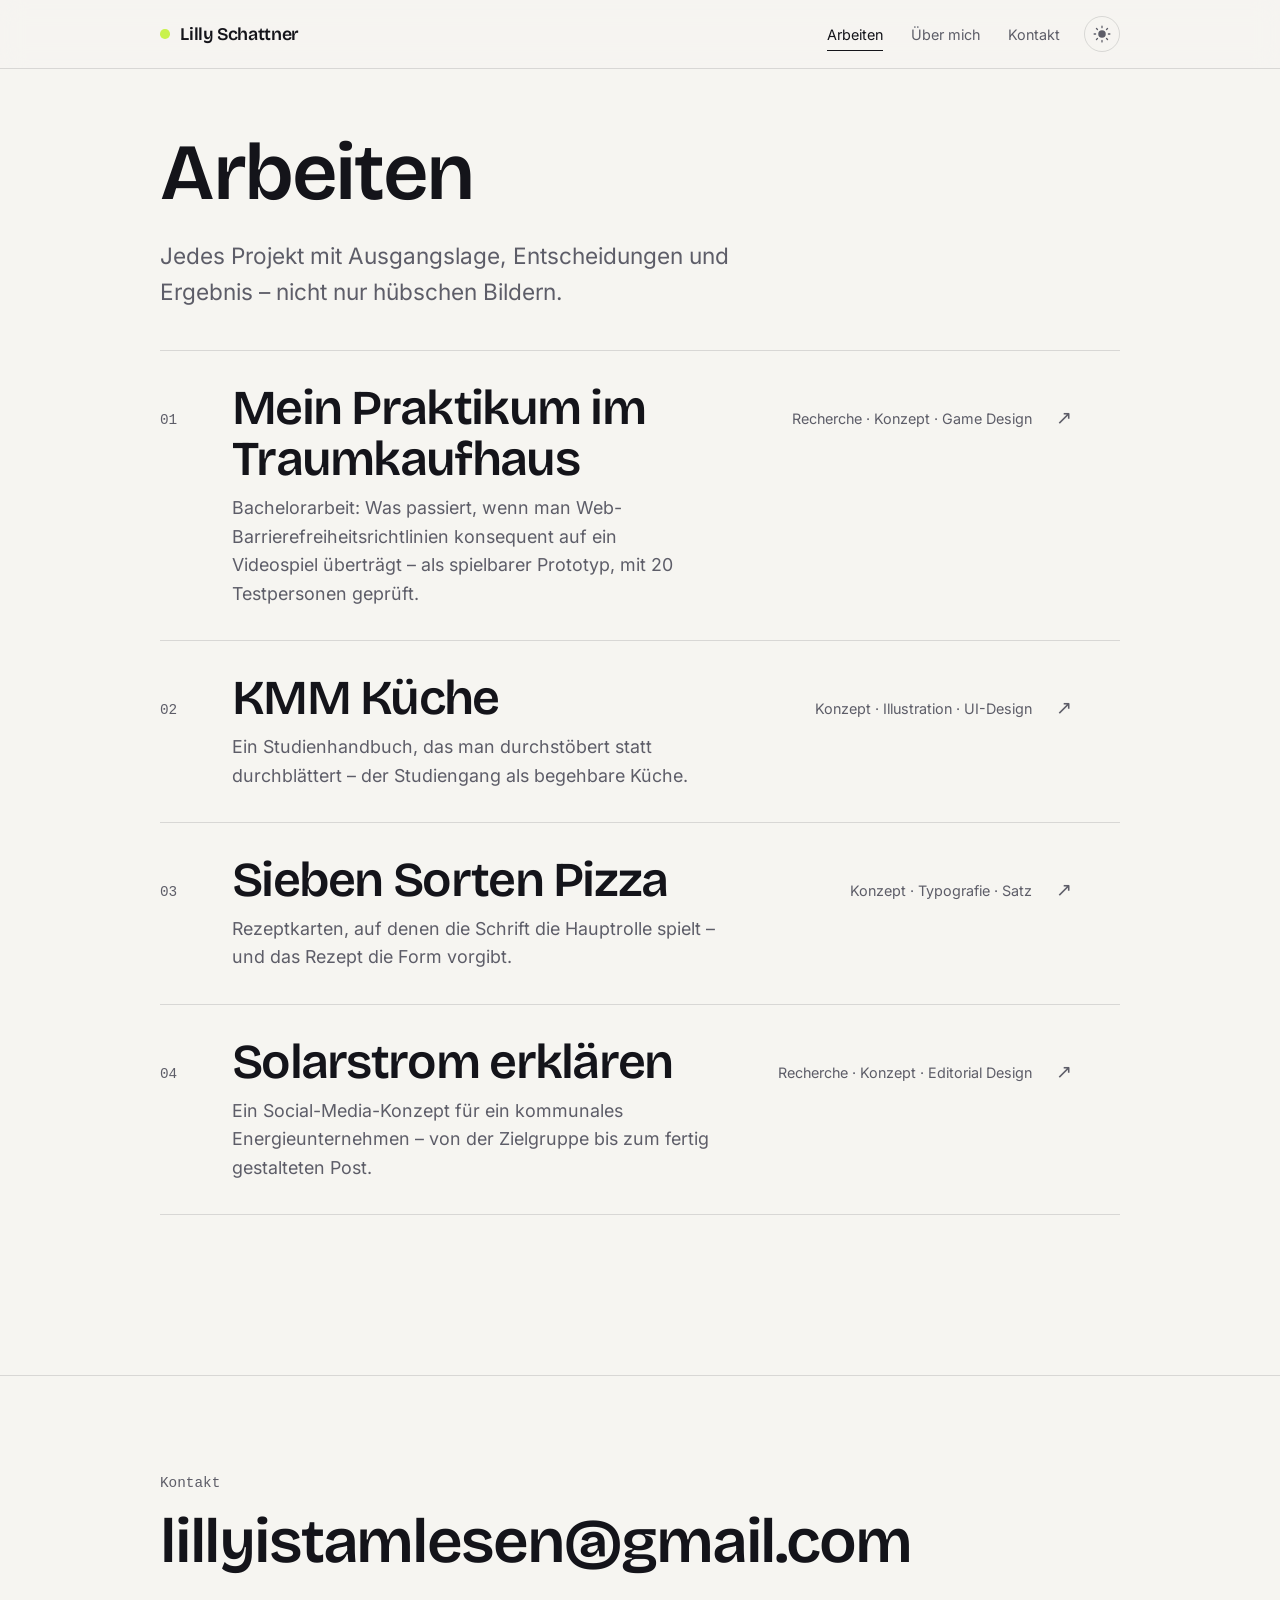
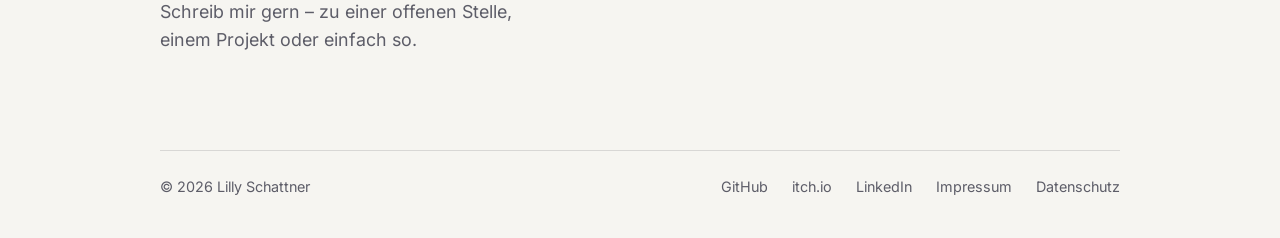
==== commit eadbf462: "Update index.html" ====
--- a/projekte/index.html
+++ b/projekte/index.html
@@ -88,7 +88,6 @@
               <span class="zeile__kurz">Bachelorarbeit: Was passiert, wenn man Web-Barrierefreiheitsrichtlinien konsequent auf ein Videospiel überträgt – als spielbarer Prototyp, mit 20 Testpersonen geprüft.</span>
             </span>
             <span class="zeile__meta">Recherche · Konzept · Game Design</span>
-            <span class="zeile__jahr">2026</span>
             <span class="zeile__pfeil" aria-hidden="true">↗</span>
           </a>
           <div class="zeile__bild">
@@ -105,7 +104,6 @@
               <span class="zeile__kurz">Ein Studienhandbuch, das man durchstöbert statt durchblättert – der Studiengang als begehbare Küche.</span>
             </span>
             <span class="zeile__meta">Konzept · Illustration · UI-Design</span>
-            <span class="zeile__jahr">2026</span>
             <span class="zeile__pfeil" aria-hidden="true">↗</span>
           </a>
           <div class="zeile__bild">
@@ -122,7 +120,6 @@
               <span class="zeile__kurz">Rezeptkarten, auf denen die Schrift die Hauptrolle spielt – und das Rezept die Form vorgibt.</span>
             </span>
             <span class="zeile__meta">Konzept · Typografie · Satz</span>
-            <span class="zeile__jahr">2025</span>
             <span class="zeile__pfeil" aria-hidden="true">↗</span>
           </a>
           <div class="zeile__bild">
@@ -139,7 +136,6 @@
               <span class="zeile__kurz">Ein Social-Media-Konzept für ein kommunales Energieunternehmen – von der Zielgruppe bis zum fertig gestalteten Post.</span>
             </span>
             <span class="zeile__meta">Recherche · Konzept · Editorial Design</span>
-            <span class="zeile__jahr">2025</span>
             <span class="zeile__pfeil" aria-hidden="true">↗</span>
           </a>
           <div class="zeile__bild">
@@ -156,7 +152,7 @@
       <div class="wrap">
         <div class="cta" data-reveal>
           <p class="cta__label">Kontakt</p>
-          <a class="cta__mail" href="mailto:hallo@deine-domain.de">hallo@deine-domain.de</a>
+          <a class="cta__mail" href="mailto:lillyistamlesen@gmail.com">lillyistamlesen@gmail.com</a>
           <p class="cta__text">
             Schreib mir gern – zu einer offenen Stelle, einem Projekt oder einfach so.
           </p>
@@ -168,7 +164,7 @@
             <ul>
             <li><a href="https://github.com/lost-npc" rel="me noopener" target="_blank">GitHub<span class="sr-only"> (öffnet in neuem Tab)</span></a></li>
             <li><a href="https://lost-npc.itch.io" rel="me noopener" target="_blank">itch.io<span class="sr-only"> (öffnet in neuem Tab)</span></a></li>
-            <li><a href="https://linkedin.com/in/DEIN-PROFIL" rel="me noopener" target="_blank">LinkedIn<span class="sr-only"> (öffnet in neuem Tab)</span></a></li>
+            <li><a href="https://de.linkedin.com/in/lilly-schattner-aa8631340" rel="me noopener" target="_blank">LinkedIn<span class="sr-only"> (öffnet in neuem Tab)</span></a></li>
               <li><a href="../impressum.html">Impressum</a></li>
               <li><a href="../datenschutz.html">Datenschutz</a></li>
             </ul>
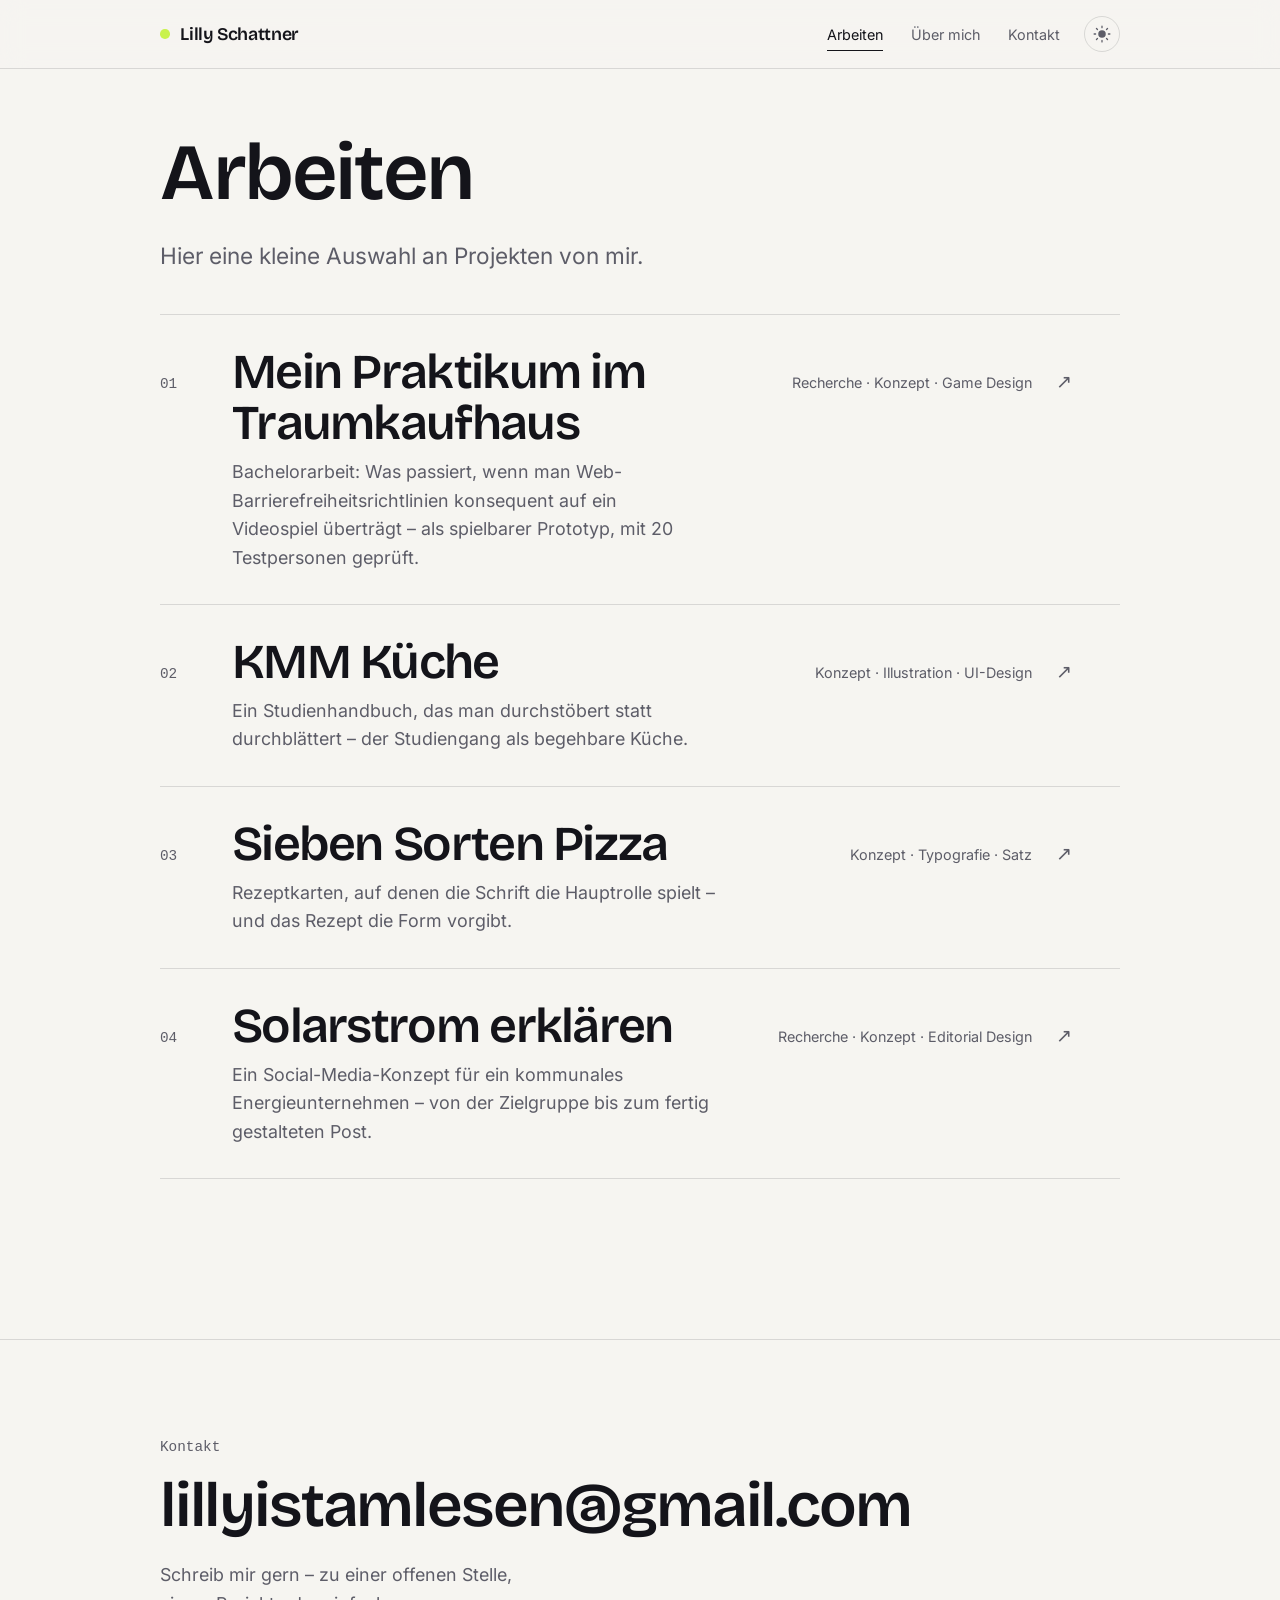
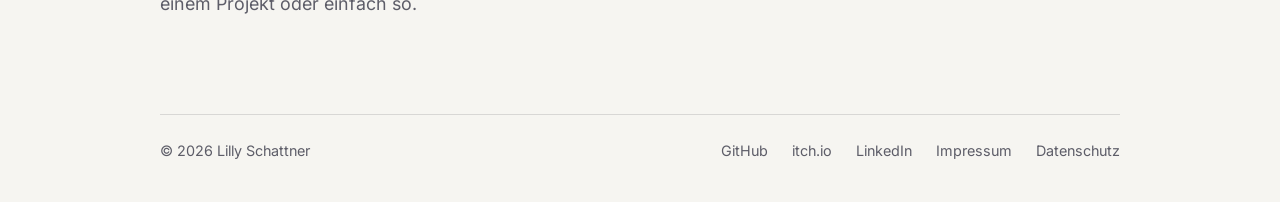
==== commit b65e25a5: "Update index.html" ====
--- a/projekte/index.html
+++ b/projekte/index.html
@@ -10,7 +10,7 @@
     <meta name="theme-color" content="#f6f5f1" media="(prefers-color-scheme: light)">
     <meta name="theme-color" content="#0b0b0e" media="(prefers-color-scheme: dark)">
 
-    <!-- Vorschau in Slack, WhatsApp, LinkedIn ... -->
+    <!-- Vorschau in Slack, LinkedIn ... -->
     <meta property="og:type" content="website">
     <meta property="og:locale" content="de_DE">
     <meta property="og:site_name" content="Lilly Schattner">
@@ -73,8 +73,7 @@
       <section class="wrap seitenkopf">
         <h1 data-reveal>Arbeiten</h1>
         <p class="seitenkopf__kurz" data-reveal style="--reveal-delay:80ms">
-          Jedes Projekt mit Ausgangslage, Entscheidungen und Ergebnis – nicht nur
-          hübschen Bildern.
+          Hier eine kleine Auswahl an Projekten von mir.
         </p>
       </section>
 
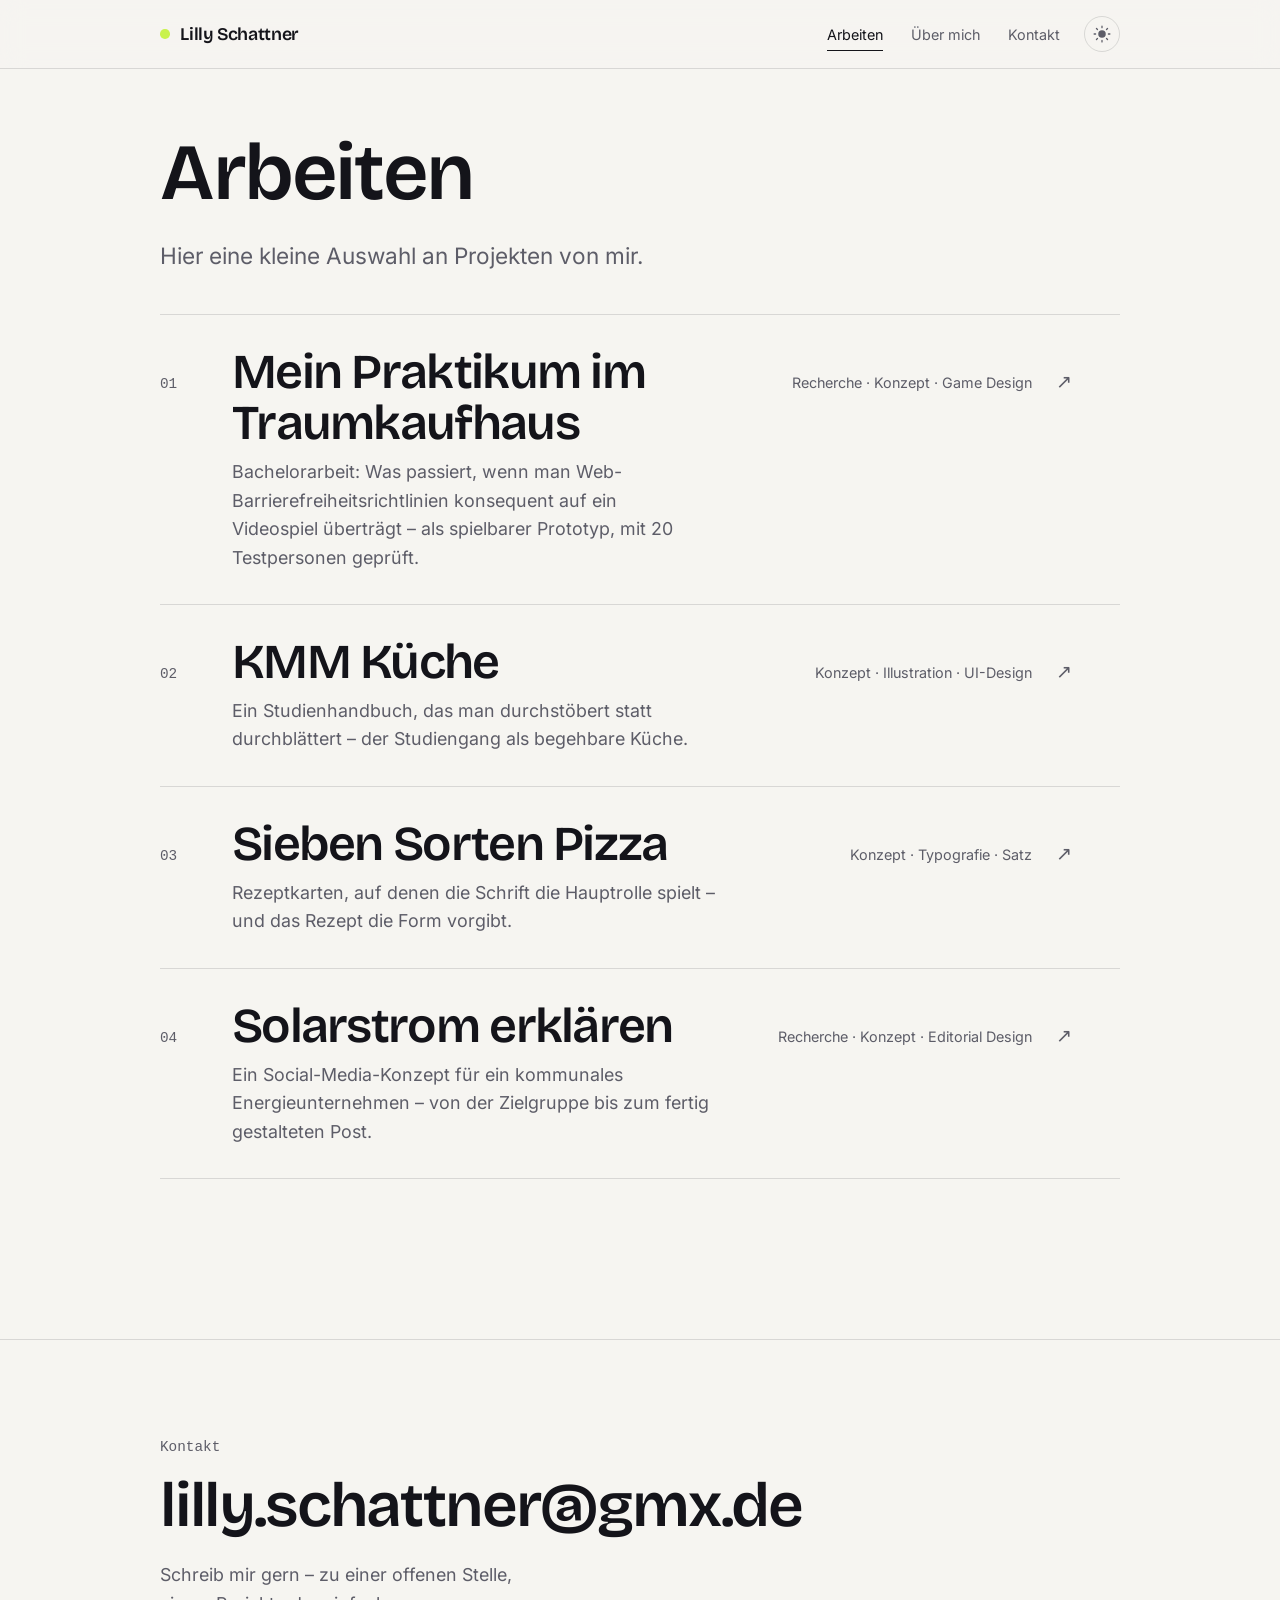
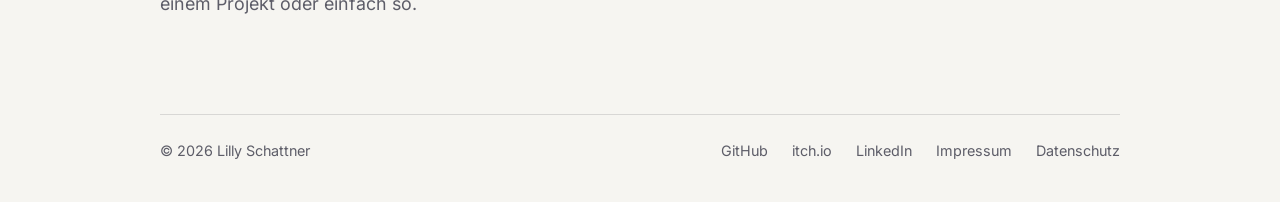
==== commit 5ba0e7c1: "Update index.html" ====
--- a/projekte/index.html
+++ b/projekte/index.html
@@ -90,7 +90,7 @@
             <span class="zeile__pfeil" aria-hidden="true">↗</span>
           </a>
           <div class="zeile__bild">
-            <img src="../bilder/projekte/traumkaufhaus.jpg"
+            <img src="../bilder/projekte/traumkaufhaus.png"
                  alt="Spielszene im Pixel-Stil: oben die dauerhaft sichtbare Questanzeige mit Fortschritt, unten ein Dialogkasten mit Sprecherangabe"
                  width="1600" height="1200" loading="eager" decoding="async">
           </div>
@@ -106,7 +106,7 @@
             <span class="zeile__pfeil" aria-hidden="true">↗</span>
           </a>
           <div class="zeile__bild">
-            <img src="../bilder/projekte/kmm-kueche.jpg"
+            <img src="../bilder/projekte/kmm-kueche.png"
                  alt="Gezeichnete Küche als Website-Oberfläche, darüber ein geöffnetes Fenster mit Modulinhalten"
                  width="1600" height="1200" loading="lazy" decoding="async">
           </div>
@@ -122,8 +122,8 @@
             <span class="zeile__pfeil" aria-hidden="true">↗</span>
           </a>
           <div class="zeile__bild">
-            <img src="../bilder/projekte/typografie-pizza.jpg"
-                 alt="Rezeptkarte „Pizza Prosciutto“: oben ein Farbfeld mit dem im Kreis gesetzten Titel, unten die Zutaten als Pizzaform gesetzt"
+            <img src="../bilder/projekte/typografie-pizza.png"
+                 alt="Rezeptkarte „Pizza Brot“"
                  width="1600" height="1200" loading="lazy" decoding="async">
           </div>
         </li>
@@ -138,7 +138,7 @@
             <span class="zeile__pfeil" aria-hidden="true">↗</span>
           </a>
           <div class="zeile__bild">
-            <img src="../bilder/projekte/social-media-konzept.jpg"
+            <img src="../bilder/projekte/social-media-konzept.png"
                  alt="Titelseite des Konzeptdokuments mit Illustration und Titel"
                  width="1600" height="1200" loading="lazy" decoding="async">
           </div>
@@ -151,7 +151,7 @@
       <div class="wrap">
         <div class="cta" data-reveal>
           <p class="cta__label">Kontakt</p>
-          <a class="cta__mail" href="mailto:lillyistamlesen@gmail.com">lillyistamlesen@gmail.com</a>
+          <a class="cta__mail" href="mailto:lilly.schattner@gmx.de">lilly.schattner@gmx.de</a>
           <p class="cta__text">
             Schreib mir gern – zu einer offenen Stelle, einem Projekt oder einfach so.
           </p>
--- a/css/style.css
+++ b/css/style.css
@@ -1,9 +1,8 @@
 /* ==========================================================================
    PORTFOLIO LILLY SCHATTNER
-   Eine einzige Stylesheet-Datei, in Abschnitte geteilt:
 
      1  Schriften
-     2  Design-Tokens      ← hier änderst du Farben, Größen, Abstände
+     2  Design-Tokens      (Farben, Größen, Abstände)
      3  Reset und Basis
      4  Layout-Hilfen
      5  Bausteine          (Buttons, Chips, Abschnittstitel)
@@ -13,17 +12,11 @@
      9  Projektseite
     10  Über mich, Kontakt, Fehlerseite
     11  Bewegung und Druck
-
-   Regel: Farbwerte und Größen stehen ausschließlich in Abschnitt 2.
-   Wer weiter unten einen Hex-Wert einträgt, bricht das System.
    ========================================================================== */
 
 
 /* ==========================================================================
    1  SCHRIFTEN
-   Lokal ausgeliefert, nicht über das Google-Fonts-CDN. Das ist kein Detail:
-   Beim Einbinden über Google werden IP-Adressen der Besucher in die USA
-   übertragen – dafür gab es Abmahnungen.
    ========================================================================== */
 
 @font-face {
@@ -83,9 +76,7 @@
   --font-body: 'Inter', system-ui, -apple-system, sans-serif;
   --font-mono: ui-monospace, 'SFMono-Regular', 'Menlo', monospace;
 
-  /* --- Schriftgrößen ---
-     Fluid: skaliert stufenlos zwischen kleinem und großem Fenster.
-     Deshalb braucht die Seite fast keine Media Queries. */
+  /* --- Schriftgrößen --- */
   --step--1: clamp(0.83rem, 0.81rem + 0.11vw, 0.9rem);
   --step-0: clamp(1rem, 0.96rem + 0.19vw, 1.125rem);
   --step-1: clamp(1.2rem, 1.13rem + 0.35vw, 1.44rem);
@@ -132,8 +123,7 @@
   --schatten: 0 1px 2px rgb(20 20 26 / 0.05), 0 12px 32px -12px rgb(20 20 26 / 0.18);
 }
 
-/* --- Farben: DUNKEL ---
-   Greift, wenn das System auf Dunkel steht und nichts anderes gewählt wurde. */
+/* --- Farben: DUNKEL ---/
 @media (prefers-color-scheme: dark) {
   :root:not([data-theme='light']) {
     color-scheme: dark;
@@ -221,9 +211,6 @@
   line-height: 1.03;
   letter-spacing: -0.03em;
   text-wrap: balance;
-  /* Deutsche Komposita sind lang. „Datenschutzerklärung“ in Displaygröße
-     ist auf einem 375px-Bildschirm breiter als der Bildschirm – ohne diese
-     zwei Zeilen scrollt die Seite seitlich. Getrennt wird nur im Notfall. */
   overflow-wrap: break-word;
   hyphens: auto;
 }
@@ -239,7 +226,7 @@
   text-underline-offset: 0.22em;
 }
 
-/* Sichtbarer Fokusring. Bitte nie entfernen – ohne ihn ist die Seite
+/* Sichtbarer Fokusring. nie entfernen – ohne ihn ist die Seite
    per Tastatur nicht bedienbar. */
 :focus-visible {
   outline: 2px solid var(--focus);
@@ -1216,8 +1203,6 @@
   }
 }
 
-/* Wer im Betriebssystem „Bewegung reduzieren“ eingestellt hat,
-   bekommt keine Animationen. Das ist keine Kür. */
 @media (prefers-reduced-motion: reduce) {
   html {
     scroll-behavior: auto;
